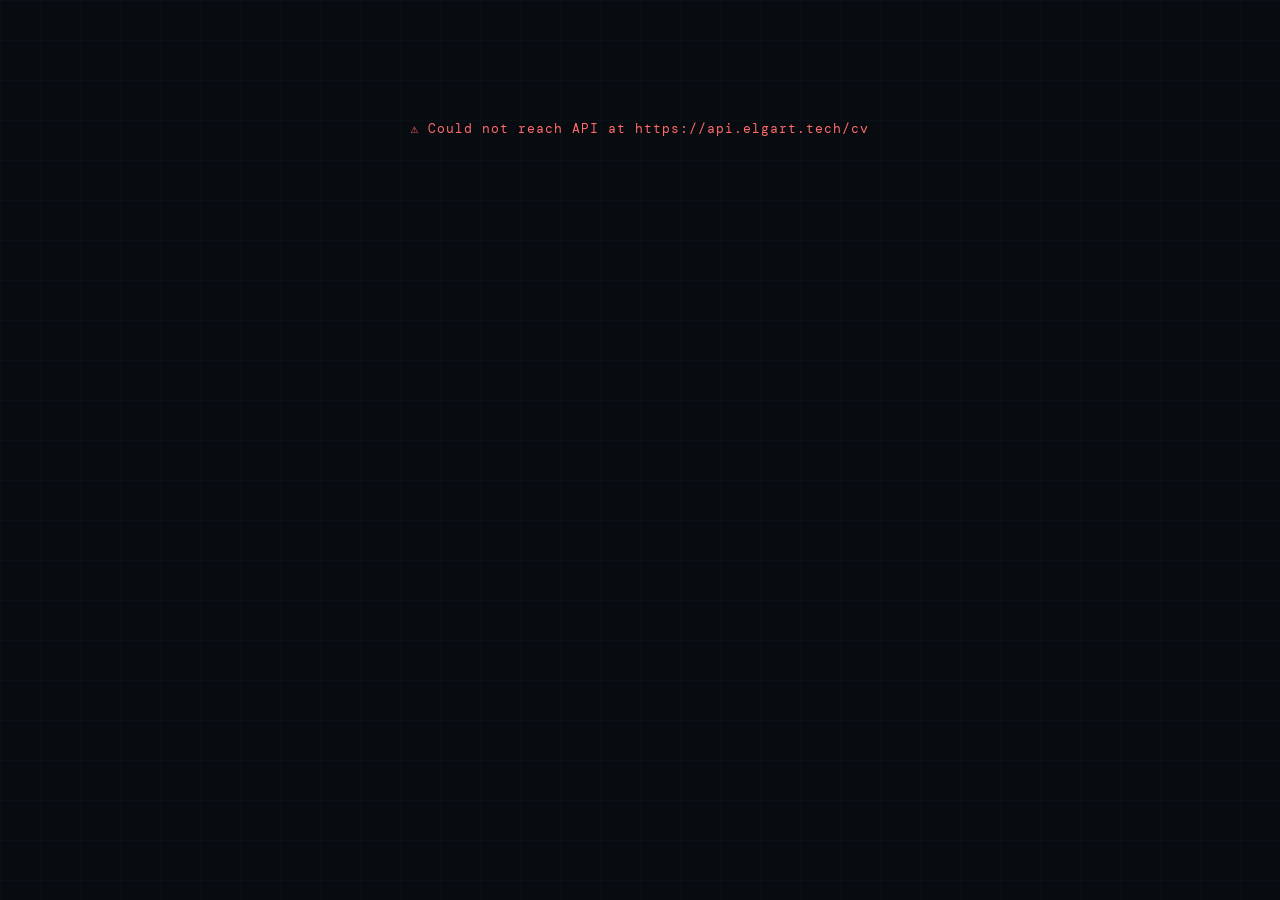
==== docs/index.html @ 0bac2ba6 "edit html" ====
<!DOCTYPE html>
<html lang="en">
<head>
  <meta charset="UTF-8" />
  <meta name="viewport" content="width=device-width, initial-scale=1.0"/>
  <title>Maria Elgart — Platform Engineer</title>
  <link rel="preconnect" href="https://fonts.googleapis.com">
  <link href="https://fonts.googleapis.com/css2?family=DM+Mono:wght@300;400;500&family=Syne:wght@400;600;700;800&display=swap" rel="stylesheet">
  <style>
    :root {
      --bg: #080b10;
      --surface: #0d1117;
      --surface2: #111620;
      --border: #1c2333;
      --accent: #4fc3f7;
      --accent2: #00e5cc;
      --text: #dce3e8;
      --text-dim: #8b949e;
      --text-bright: #f0f6fc;
      --red: #ff6b6b;
      --highlight: #f0b429;
    }

    * { box-sizing: border-box; margin: 0; padding: 0; }
    html { scroll-behavior: smooth; }

    body {
      font-family: 'DM Mono', monospace;
      background: var(--bg);
      color: var(--text);
      min-height: 100vh;
      overflow-x: hidden;
    }

    body::before {
      content: '';
      position: fixed;
      inset: 0;
      background-image:
        linear-gradient(rgba(79, 195, 247, 0.03) 1px, transparent 1px),
        linear-gradient(90deg, rgba(79, 195, 247, 0.03) 1px, transparent 1px);
      background-size: 40px 40px;
      pointer-events: none;
      z-index: 0;
    }

    .highlight-number {
      color: var(--highlight);
      font-weight: 500;
    }

    .wrapper {
      position: relative;
      z-index: 1;
      max-width: 900px;
      margin: 0 auto;
      padding: 60px 24px 80px;
    }

    header {
      margin-bottom: 32px;
      animation: fadeUp 0.6s ease both;
    }

    .header-top {
      display: flex;
      justify-content: space-between;
      align-items: flex-start;
      flex-wrap: wrap;
      gap: 16px;
      margin-bottom: 24px;
    }

    .name-block h1 {
      font-family: 'Syne', sans-serif;
      font-size: clamp(1.8rem, 4vw, 2.6rem);
      font-weight: 600;
      color: var(--text-bright);
      letter-spacing: -0.5px;
      line-height: 1.15;
      overflow: visible;
    }

    .name-block .title {
      font-size: 0.75rem;
      color: var(--accent);
      letter-spacing: 3px;
      text-transform: uppercase;
      margin-top: 8px;
      font-weight: 500;
    }

    .name-block .positioning {
        font-size: 0.85rem;
        color: var(--text-dim);
        margin-top: 10px;
        line-height: 1.5;
        max-width: 480px;
    }

    .status-badge {
      display: inline-flex;
      align-items: center;
      gap: 8px;
      background: rgba(0, 229, 204, 0.06);
      border: 1px solid rgba(0, 229, 204, 0.2);
      padding: 8px 14px;
      border-radius: 6px;
      font-size: 0.72rem;
      color: var(--accent2);
      letter-spacing: 1px;
      text-transform: uppercase;
      white-space: nowrap;
    }

    .status-dot {
      width: 6px;
      height: 6px;
      background: var(--accent2);
      border-radius: 50%;
      animation: pulse 2s ease infinite;
    }

    .contact-row {
      display: flex;
      flex-wrap: wrap;
      gap: 20px;
      font-size: 0.78rem;
      color: var(--text-dim);
      border-top: 1px solid var(--border);
      padding-top: 20px;
    }

    .contact-row span {
      display: flex;
      align-items: center;
      gap: 6px;
    }

    .contact-row span::before {
      content: '▸';
      color: var(--accent);
      font-size: 0.6rem;
    }

    .cta-row {
      display: flex;
      flex-wrap: wrap;
      gap: 10px;
      margin-top: 16px;
    }

    .cta-btn {
      display: inline-flex;
      align-items: center;
      gap: 7px;
      padding: 8px 16px;
      border-radius: 4px;
      font-family: 'DM Mono', monospace;
      font-size: 0.72rem;
      letter-spacing: 1px;
      text-transform: uppercase;
      text-decoration: none;
      transition: background 0.2s, border-color 0.2s, color 0.2s;;
      cursor: pointer;
    }

    .cta-btn.primary {
        background: var(--accent);
        color: #080b10;
        border: 1px solid var(--accent);
        font-weight: 500;
    }

    .cta-btn.primary:hover { background: #81d4fa; border-color: #81d4fa; }

    .cta-btn.secondary {
        background: transparent;
        color: var(--text);
        border: 1px solid var(--border);
    }

    .cta-btn.secondary:hover { border-color: var(--accent); color: var(--accent); }

    section {
      margin-bottom: 52px;
      animation: fadeUp 0.6s ease both;
    }

    section:nth-of-type(1) { animation-delay: 0.1s; }
    section:nth-of-type(2) { animation-delay: 0.2s; }
    section:nth-of-type(3) { animation-delay: 0.3s; }
    section:nth-of-type(4) { animation-delay: 0.4s; }

    .section-label {
      font-size: 0.75rem;
      letter-spacing: 4px;
      text-transform: uppercase;
      color: var(--accent);
      margin-bottom: 20px;
      display: flex;
      align-items: center;
      gap: 12px;
    }

    .section-label::after {
      content: '';
      flex: 1;
      height: 1px;
      background: var(--border);
    }

    .skills-categories { display: flex; flex-direction: column; gap: 14px; }

    .skill-category { display: flex; flex-wrap: wrap; align-items: center; gap: 8px; }
    
    .skill-category-label {
        font-size: 0.65rem;
        letter-spacing: 2px;
        text-transform: uppercase;
        color: var(--text-dim);
        width: 110px;
        flex-shrink: 0;
        padding-right: 12px;
        border-right: 1px solid var(--border);
    }

    .skill-tag {
      background: var(--surface2);
      border: 1px solid var(--border);
      color: var(--accent);
      font-size: 0.72rem;
      padding: 5px 12px;
      border-radius: 3px;
      letter-spacing: 0.5px;
      transition: border-color 0.2s, background 0.2s;
      cursor: default;
    }

    .skill-tag:hover {
      border-color: var(--accent);
      background: rgba(79, 195, 247, 0.06);
    }

    .card {
      position: relative;
      padding: 24px;
      background: var(--surface);
      border: 1px solid var(--border);
      border-radius: 6px;
      margin-bottom: 12px;
      transition: border-color 0.2s, transform 0.2s;
    }

    .card:hover {
      border-color: #2a3550;
      transform: translateX(4px);
    }

    .card::before {
      content: '';
      position: absolute;
      left: 0;
      top: 0;
      bottom: 0;
      width: 2px;
      background: linear-gradient(to bottom, var(--accent), transparent);
      border-radius: 6px 0 0 6px;
      opacity: 0;
      transition: opacity 0.2s;
    }

    .card:hover::before { opacity: 1; }

    .job-meta {
      display: flex;
      justify-content: space-between;
      align-items: flex-start;
      flex-wrap: wrap;
      gap: 8px;
      margin-bottom: 12px;
    }

    .job-role {
      font-family: 'Syne', sans-serif;
      font-weight: 700;
      font-size: 1rem;
      color: var(--text-bright);
    }

    .job-company {
      font-size: 0.75rem;
      color: var(--accent);
      margin-top: 2px;
      letter-spacing: 0.5px;
    }

    .job-period {
      font-size: 0.7rem;
      color: var(--text-dim);
      background: var(--surface2);
      border: 1px solid var(--border);
      padding: 3px 10px;
      border-radius: 3px;
      white-space: nowrap;
    }

    .highlights {
      list-style: none;
      display: flex;
      flex-direction: column;
      gap: 6px;
    }

    .highlights li {
      font-size: 0.78rem;
      color: var(--text-dim);
      padding-left: 16px;
      position: relative;
      line-height: 1.5;
    }

    .highlights li::before {
      content: '—';
      position: absolute;
      left: 0;
      color: var(--border);
    }

    .project-name {
      font-family: 'Syne', sans-serif;
      font-weight: 700;
      font-size: 0.95rem;
      color: var(--text-bright);
      margin-bottom: 12px;
    }

    .lang-grid {
      display: flex;
      gap: 12px;
      flex-wrap: wrap;
      margin-top: 30px;
    }

    .lang-tag {
      font-size: 0.75rem;
      color: var(--text);
      background: var(--surface2);
      border: 1px solid var(--border);
      padding: 6px 16px;
      border-radius: 3px;
    }

    .footer {
      margin-top: 5px;
      padding-top: 20px;
      border-top: 1px solid var(--border);
      display: flex;
      justify-content: space-between;
      align-items: center;
      flex-wrap: wrap;
      gap: 12px;
    }

    .api-badge {
      font-size: 0.65rem;
      color: var(--text-dim);
      letter-spacing: 1px;
      display: flex;
      align-items: center;
      gap: 8px;
    }

    .api-dot {
      width: 5px;
      height: 5px;
      background: var(--accent2);
      border-radius: 50%;
    }

    .loading {
      display: flex;
      flex-direction: column;
      align-items: center;
      justify-content: center;
      min-height: 60vh;
      gap: 16px;
      color: var(--text-dim);
      font-size: 0.75rem;
      letter-spacing: 2px;
    }

    .spinner {
      width: 32px;
      height: 32px;
      border: 1px solid var(--border);
      border-top-color: var(--accent);
      border-radius: 50%;
      animation: spin 0.8s linear infinite;
    }

    .error-block {
      text-align: center;
      padding: 60px 20px;
      color: var(--red);
      font-size: 0.8rem;
      letter-spacing: 1px;
    }

    .earlier-toggle {
        display: flex;
        align-items: center;
        gap: 10px;
        margin-top: 8px;
        cursor: pointer;
        font-size: 0.72rem;
        letter-spacing: 2px;
        text-transform: uppercase;
        color: var(--text-dim);
        background: none;
        border: 1px solid var(--border);
        border-radius: 4px;
        padding: 10px 16px;
        width: 100%;
        text-align: left;
        transition: border-color 0.2s, color 0.2s;
        font-family: 'DM Mono', monospace;
    }

    .earlier-toggle:hover { border-color: var(--accent); color: var(--accent); }
    .toggle-arrow { transition: transform 0.2s; font-size: 0.6rem; }
    .toggle-arrow.open { transform: rotate(90deg); }
    .earlier-cards { display: none; margin-top: 12px; }
    .earlier-cards.open { display: block; }

    .project-links { display: flex; gap: 12px; margin-bottom: 12px; }

    .project-link {
        font-size: 0.7rem;
        color: var(--accent);
        text-decoration: none;
        opacity: 0.8;
        transition: opacity 0.2s;
    }

    .project-link:hover { opacity: 1; }

    @keyframes fadeUp {
      from { opacity: 0; transform: translateY(16px); }
      to   { opacity: 1; transform: translateY(0); }
    }

    @keyframes pulse {
      0%, 100% { opacity: 1; transform: scale(1); }
      50%       { opacity: 0.4; transform: scale(0.8); }
    }

    @keyframes spin {
      to { transform: rotate(360deg); }
    }
  </style>
</head>
<body>
  <div class="wrapper">
    <div id="app">
      <div class="loading">
        <div class="spinner"></div>
        <span>FETCHING FROM API</span>
      </div>
    </div>
  </div>

  <script>
    const API = "https://api.elgart.tech/cv";

    const SKILL_CATEGORIES = [
     { label: "Orchestration", skills: ["Kubernetes", "Helm", "ArgoCD", "GitOps", "Docker"] },
     { label: "Cloud",         skills: ["AWS", "GCP"] },
     { label: "IaC & CI/CD",   skills: ["Terraform", "Terragrunt", "CI/CD", "Jenkins"] },
     { label: "Observability", skills: ["Grafana"] },
     { label: "Scripting",     skills: ["Python", "Bash"] },
     { label: "Security",      skills: ["Twingate", "ESET"] },
    ];

    const PROJECT_LINKS = {
        "FamilyBot": "https://github.com/masha-el/family-bot",
        "Corti":     "https://github.com/masha-el/corti-bot",
    };

    async function load() {
      try {
        const res = await fetch(API);
        if (!res.ok) throw new Error();
        const cv = await res.json();
        render(cv);
      } catch {
        document.getElementById("app").innerHTML =
          `<div class="error-block">⚠ Could not reach API at ${API}</div>`;
      }
    }

    function renderJob(job) {
      return `
        <div class="card">
          <div class="job-meta">
            <div>
              <div class="job-role">${job.role}</div>
              <div class="job-company">${job.company}</div>
            </div>
            <span class="job-period">${job.period}</span>
          </div>
          <ul class="highlights">
            ${job.highlights.map(h => `<li>${highlightNumbers(h)}</li>`).join("")}
          </ul>
        </div>`;
    }

    function render(cv) {
      const pinned  = cv.experience.slice(0, 3);
      const earlier = cv.experience.slice(3);

      const projects = (cv.projects || []).map(p =>{
        const linkKey = Object.keys(PROJECT_LINKS).find(k => p.name.includes(k));
        const githubLink = linkKey
            ? `<a class="project-link" href="${PROJECT_LINKS[linkKey]}" target="_blank">⎋ GitHub</a>`
            : "";
            return `
              <div class="card">
                <div class="project-name">${p.name}</div>
                <div class="project-links">${githubLink}</div>
                <ul class="highlights">
                  ${p.highlights.map(h => `<li>${h}</li>`).join("")}
                </ul>
              </div>`;
    }).join("");

      const languages = cv.languages.map(l =>
        `<span class="lang-tag">${l}</span>`
      ).join("");

      document.getElementById("app").innerHTML = `
        <header>
          <div class="header-top">
            <div class="name-block">
              <h1>${cv.name}</h1>
              <div class="title">${cv.title}</div>
              <div class="positioning">I build and operate the infrastructure that lets engineering teams ship faster.</div>
            </div>
            <div class="status-badge">
              <span class="status-dot"></span>
              Open to opportunities
            </div>
          </div>
          <div class="contact-row">
            <span>${cv.contact.email}</span>
            <span>${cv.contact.phone}</span>
            <span>${cv.contact.location}</span>
          </div>
          <div class="cta-row">
            <a class="cta-btn primary" href="mailto:${cv.contact.email}">Contact me</a>
            <a class="cta-btn secondary" href="https://www.linkedin.com/in/mashaelgart" target="_blank">LinkedIn</a>
            <a class="cta-btn secondary" href="https://github.com/masha-el" target="_blank">GitHub</a>
          </div>
        </header>

        <section>
          <div class="section-label">Skills</div>
          <div class="skills-categories">${renderSkills(cv.skills)}</div>
        </section>

        <section>
          <div class="section-label">Experience</div>
          ${pinned.map(renderJob).join("")}
          ${earlier.length ? `
            <button class="earlier-toggle" onclick="toggleEarlier(this)">
              <span class="toggle-arrow">▶</span>
              Earlier experience (${earlier.length} roles)
            </button>
            <div class="earlier-cards">
              ${earlier.map(renderJob).join("")}
            </div>` : ""}
        </section>

        ${projects ? `
        <section>
          <div class="section-label">Projects</div>
          ${projects}
        </section>` : ""}

        <section>
          <div class="section-label">Languages</div>
          <div class="lang-grid">${languages}</div>
        </section>

        <div class="footer">
          <div class="api-badge">
            <span class="api-dot"></span>
            LIVE DATA · GKE · HELM
          </div>
          <div class="api-badge">${API}</div>
        </div>
      `;
    }

    function renderSkills(allSkills) {
        return SKILL_CATEGORIES.map(cat => {
            const matched = cat.skills.filter(s => allSkills.includes(s));
            if (!matched.length) return "";
            return `
                <div class="skill-category">
                    <span class="skill-category-label">${cat.label}</span>
                    ${matched.map(s => `<span class="skill-tag">${s}</span>`).join("")}
                </div>`;
        }).join("");
    }

    function highlightNumbers(text) {
        return text.replace(/65%|60 → 20 minutes/g, m =>
            `<span class="highlight-number">${m}</span>`
        );
    }

    function toggleEarlier(btn) {
        btn.querySelector('.toggle-arrow').classList.toggle('open');
        btn.nextElementSibling.classList.toggle('open');
    }

    load();
  </script>
</body>
</html>
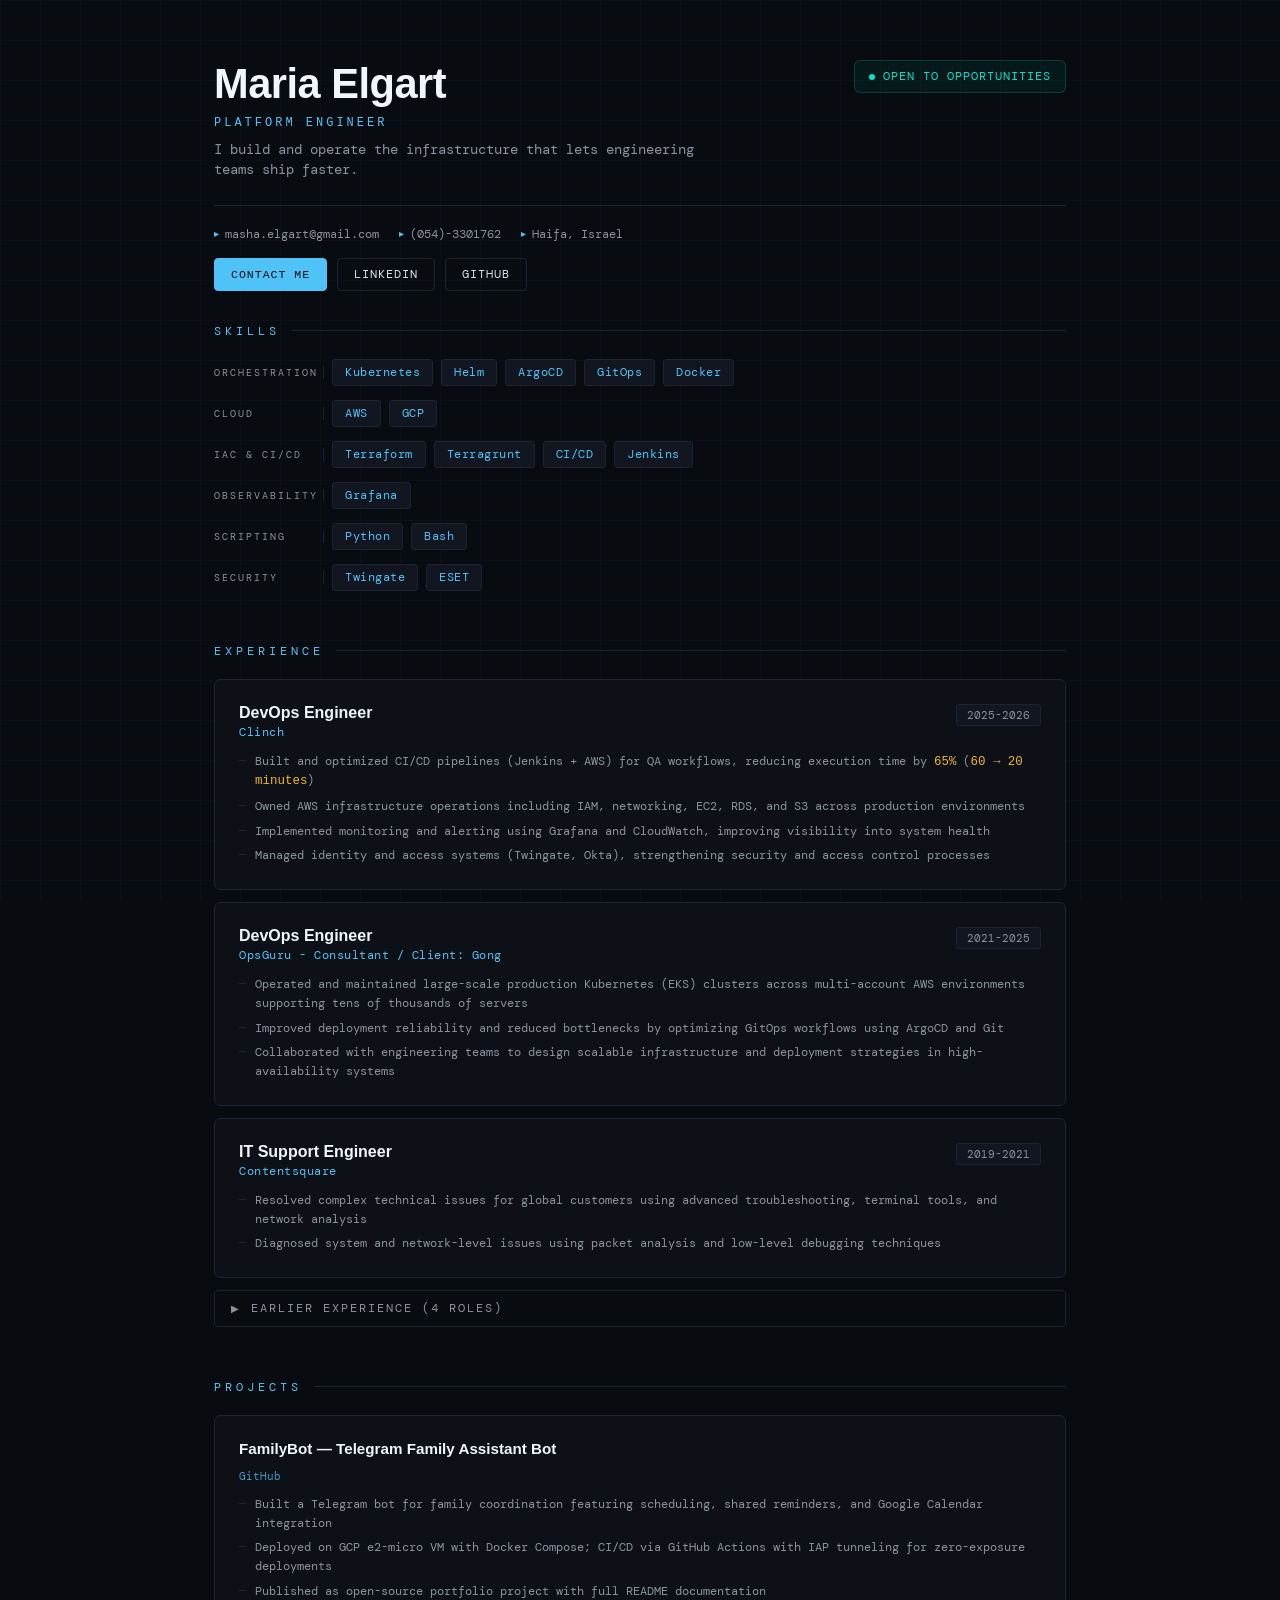
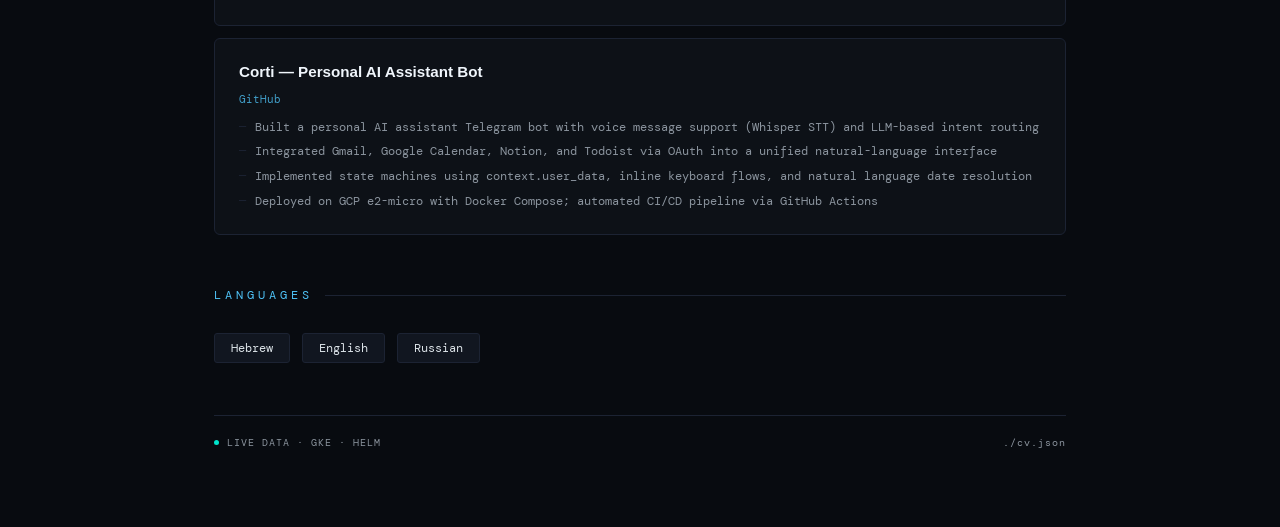
==== commit 08c3d730: "change to static hosting" ====
--- a/docs/index.html
+++ b/docs/index.html
@@ -471,7 +471,7 @@
   </div>
 
   <script>
-    const API = "https://api.elgart.tech/cv";
+    const API = "./cv.json";
 
     const SKILL_CATEGORIES = [
      { label: "Orchestration", skills: ["Kubernetes", "Helm", "ArgoCD", "GitOps", "Docker"] },
@@ -522,7 +522,7 @@
       const projects = (cv.projects || []).map(p =>{
         const linkKey = Object.keys(PROJECT_LINKS).find(k => p.name.includes(k));
         const githubLink = linkKey
-            ? `<a class="project-link" href="${PROJECT_LINKS[linkKey]}" target="_blank">⎋ GitHub</a>`
+            ? `<a class="project-link" href="${PROJECT_LINKS[linkKey]}" target="_blank">GitHub</a>`
             : "";
             return `
               <div class="card">
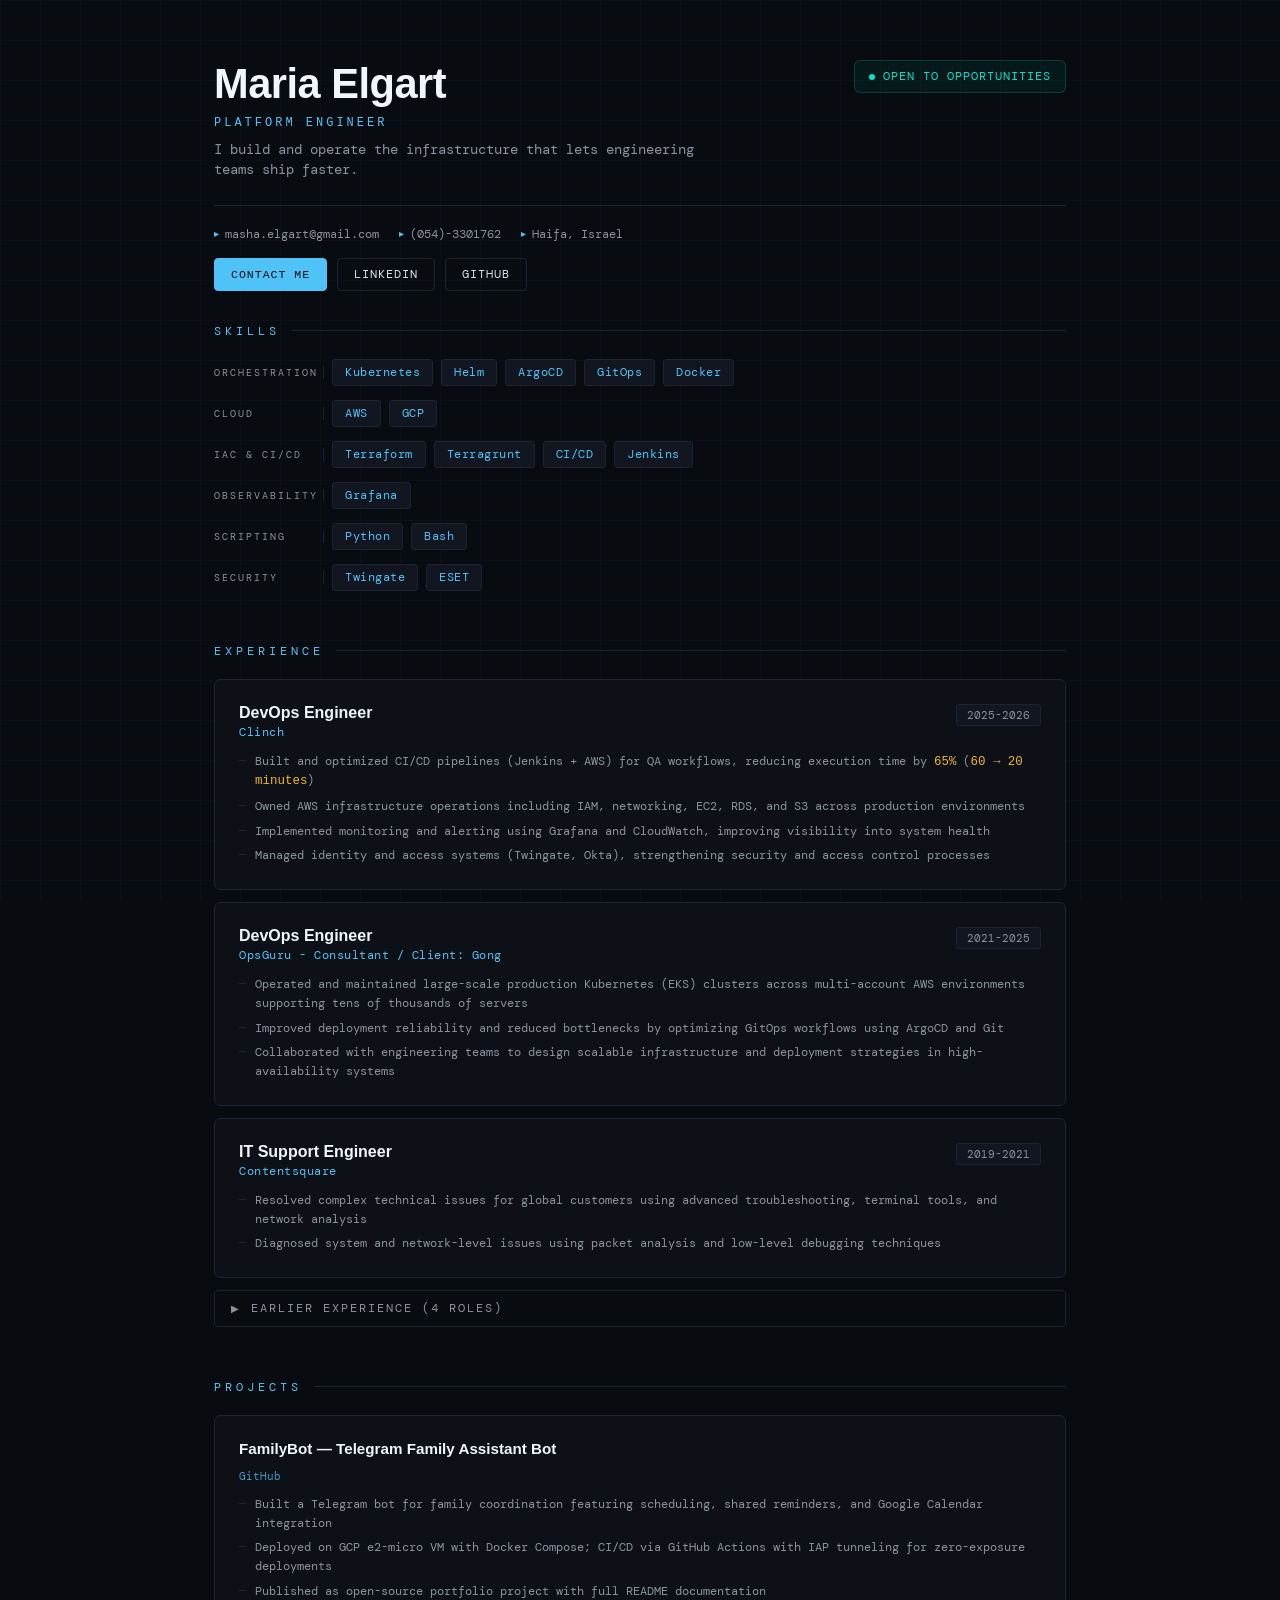
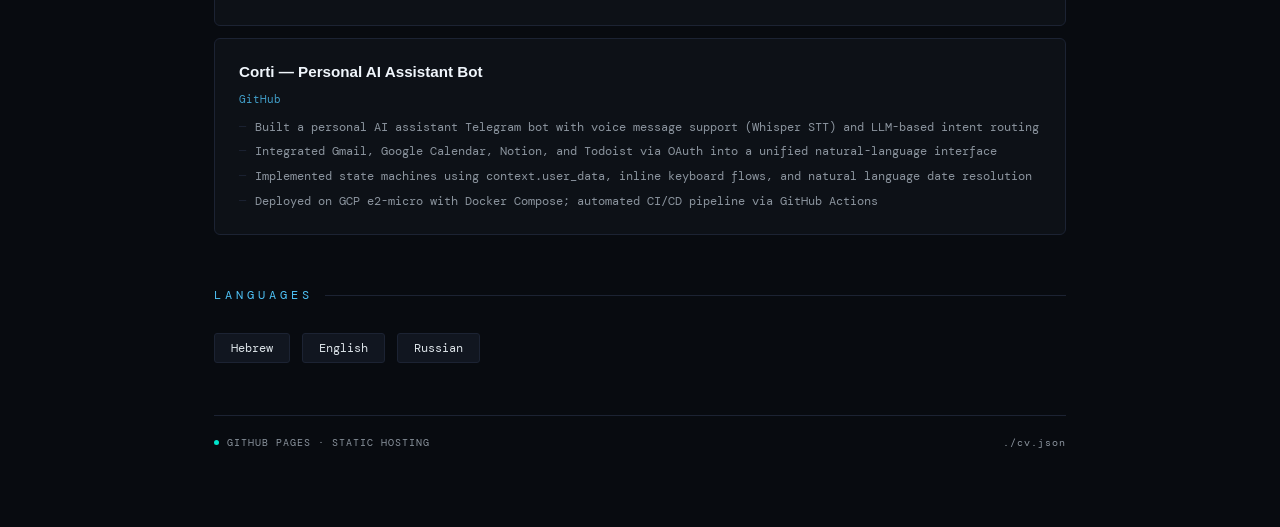
==== commit 6a77d074: "edit footer label" ====
--- a/docs/index.html
+++ b/docs/index.html
@@ -472,6 +472,9 @@
 
   <script>
     const API = "./cv.json";
+    const DATA_SOURCE_LABEL = API.startsWith("http")
+      ? "DEVOPS DEMO · GKE · HELM"
+      : "GITHUB PAGES · STATIC HOSTING";
 
     const SKILL_CATEGORIES = [
      { label: "Orchestration", skills: ["Kubernetes", "Helm", "ArgoCD", "GitOps", "Docker"] },
@@ -595,7 +598,7 @@
         <div class="footer">
           <div class="api-badge">
             <span class="api-dot"></span>
-            LIVE DATA · GKE · HELM
+            ${DATA_SOURCE_LABEL}
           </div>
           <div class="api-badge">${API}</div>
         </div>
@@ -628,4 +631,4 @@
     load();
   </script>
 </body>
-</html>+</html>
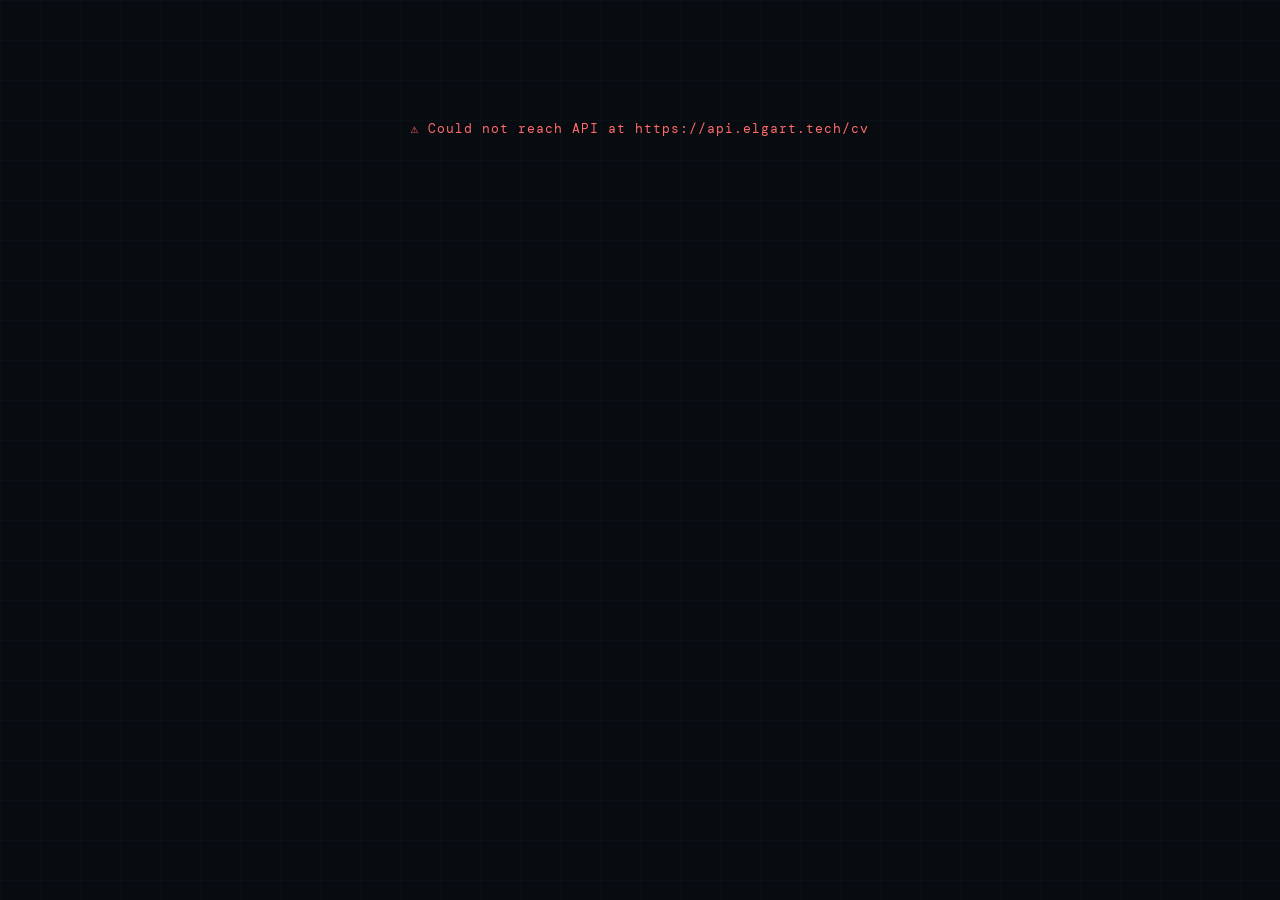
==== commit 473a5df2: "switching to demo" ====
--- a/docs/index.html
+++ b/docs/index.html
@@ -465,13 +465,13 @@
     <div id="app">
       <div class="loading">
         <div class="spinner"></div>
-        <span>FETCHING FROM API</span>
+        <span>LOADING PORTFOLIO</span>
       </div>
     </div>
   </div>
 
   <script>
-    const API = "./cv.json";
+    const API = "https://api.elgart.tech/cv";
     const DATA_SOURCE_LABEL = API.startsWith("http")
       ? "DEVOPS DEMO · GKE · HELM"
       : "GITHUB PAGES · STATIC HOSTING";
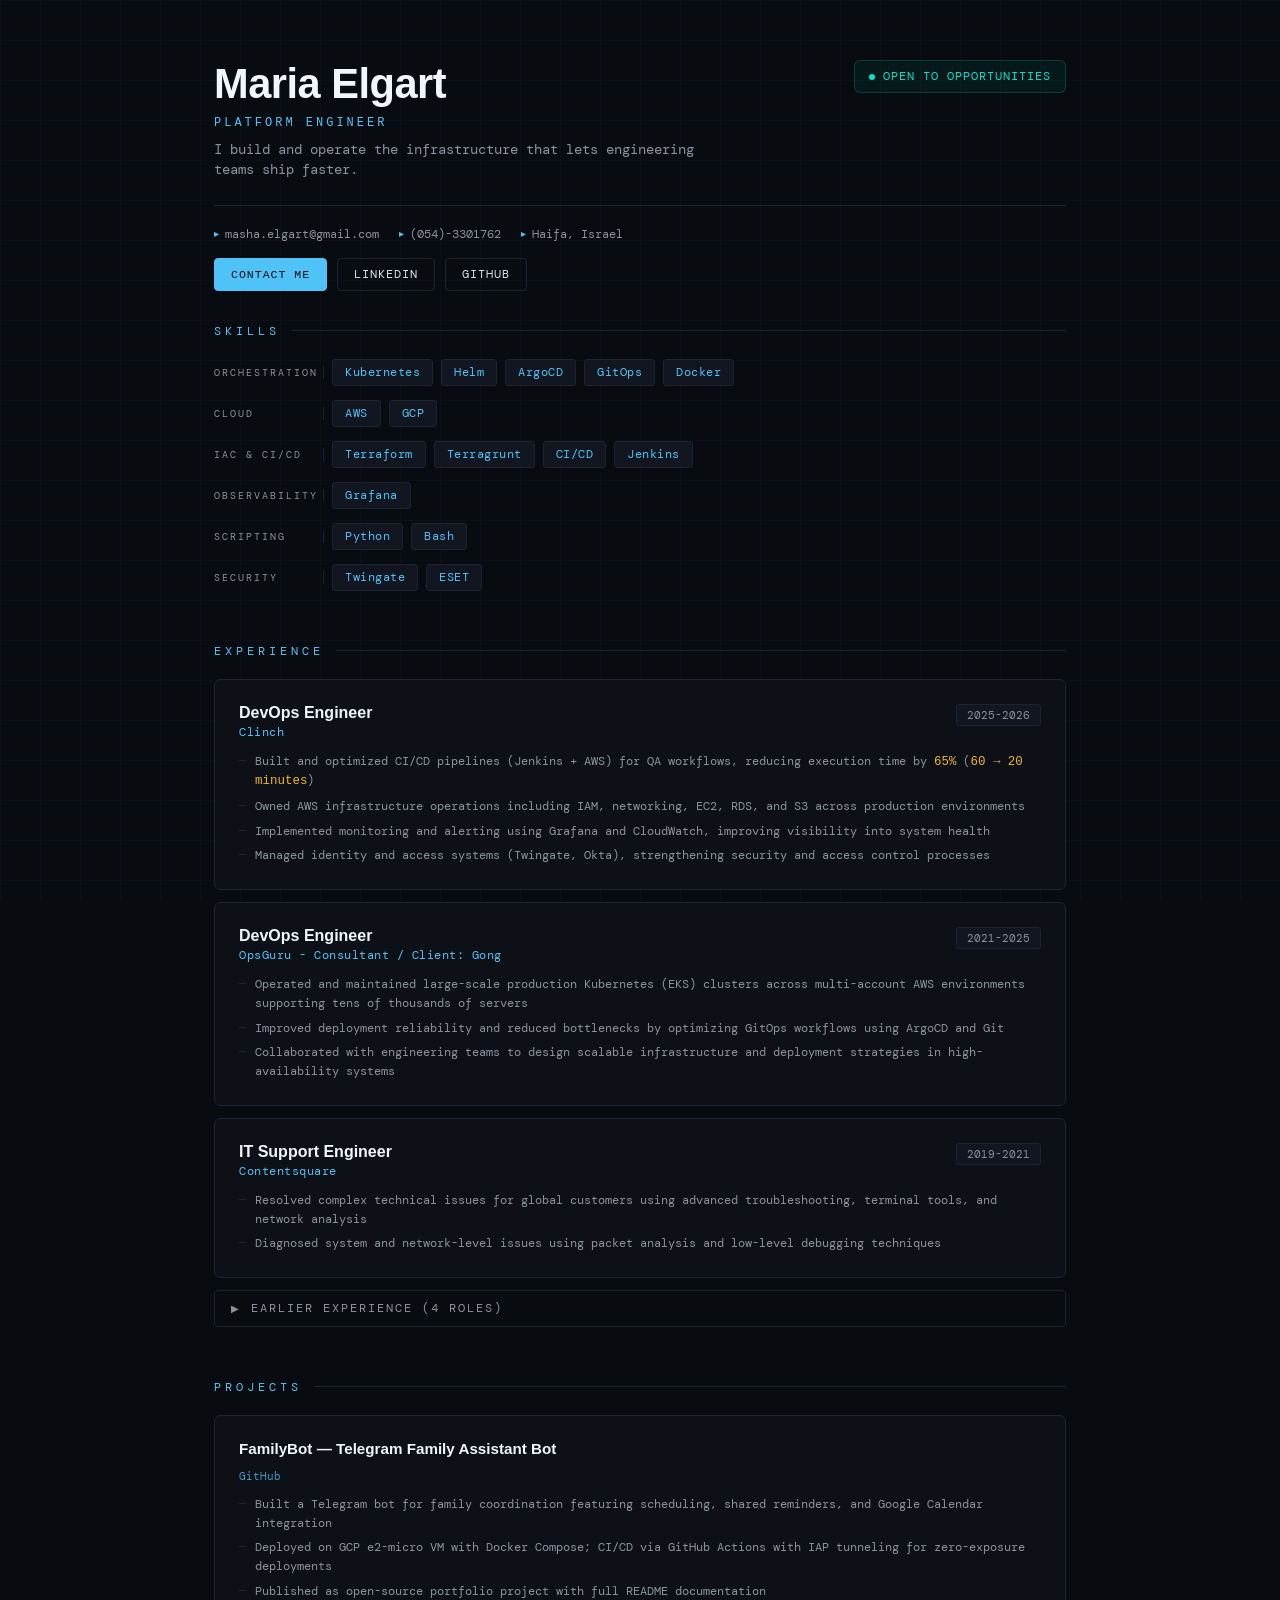
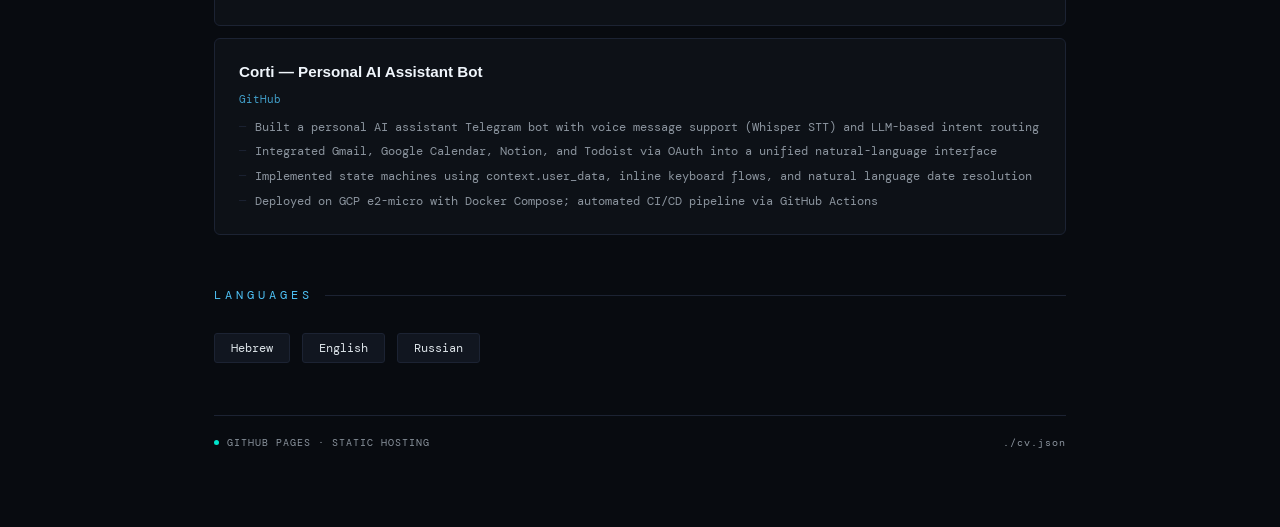
==== commit c6d01eef: "switch back to static" ====
--- a/docs/index.html
+++ b/docs/index.html
@@ -471,7 +471,7 @@
   </div>
 
   <script>
-    const API = "https://api.elgart.tech/cv";
+    const API = "./cv.json";
     const DATA_SOURCE_LABEL = API.startsWith("http")
       ? "DEVOPS DEMO · GKE · HELM"
       : "GITHUB PAGES · STATIC HOSTING";
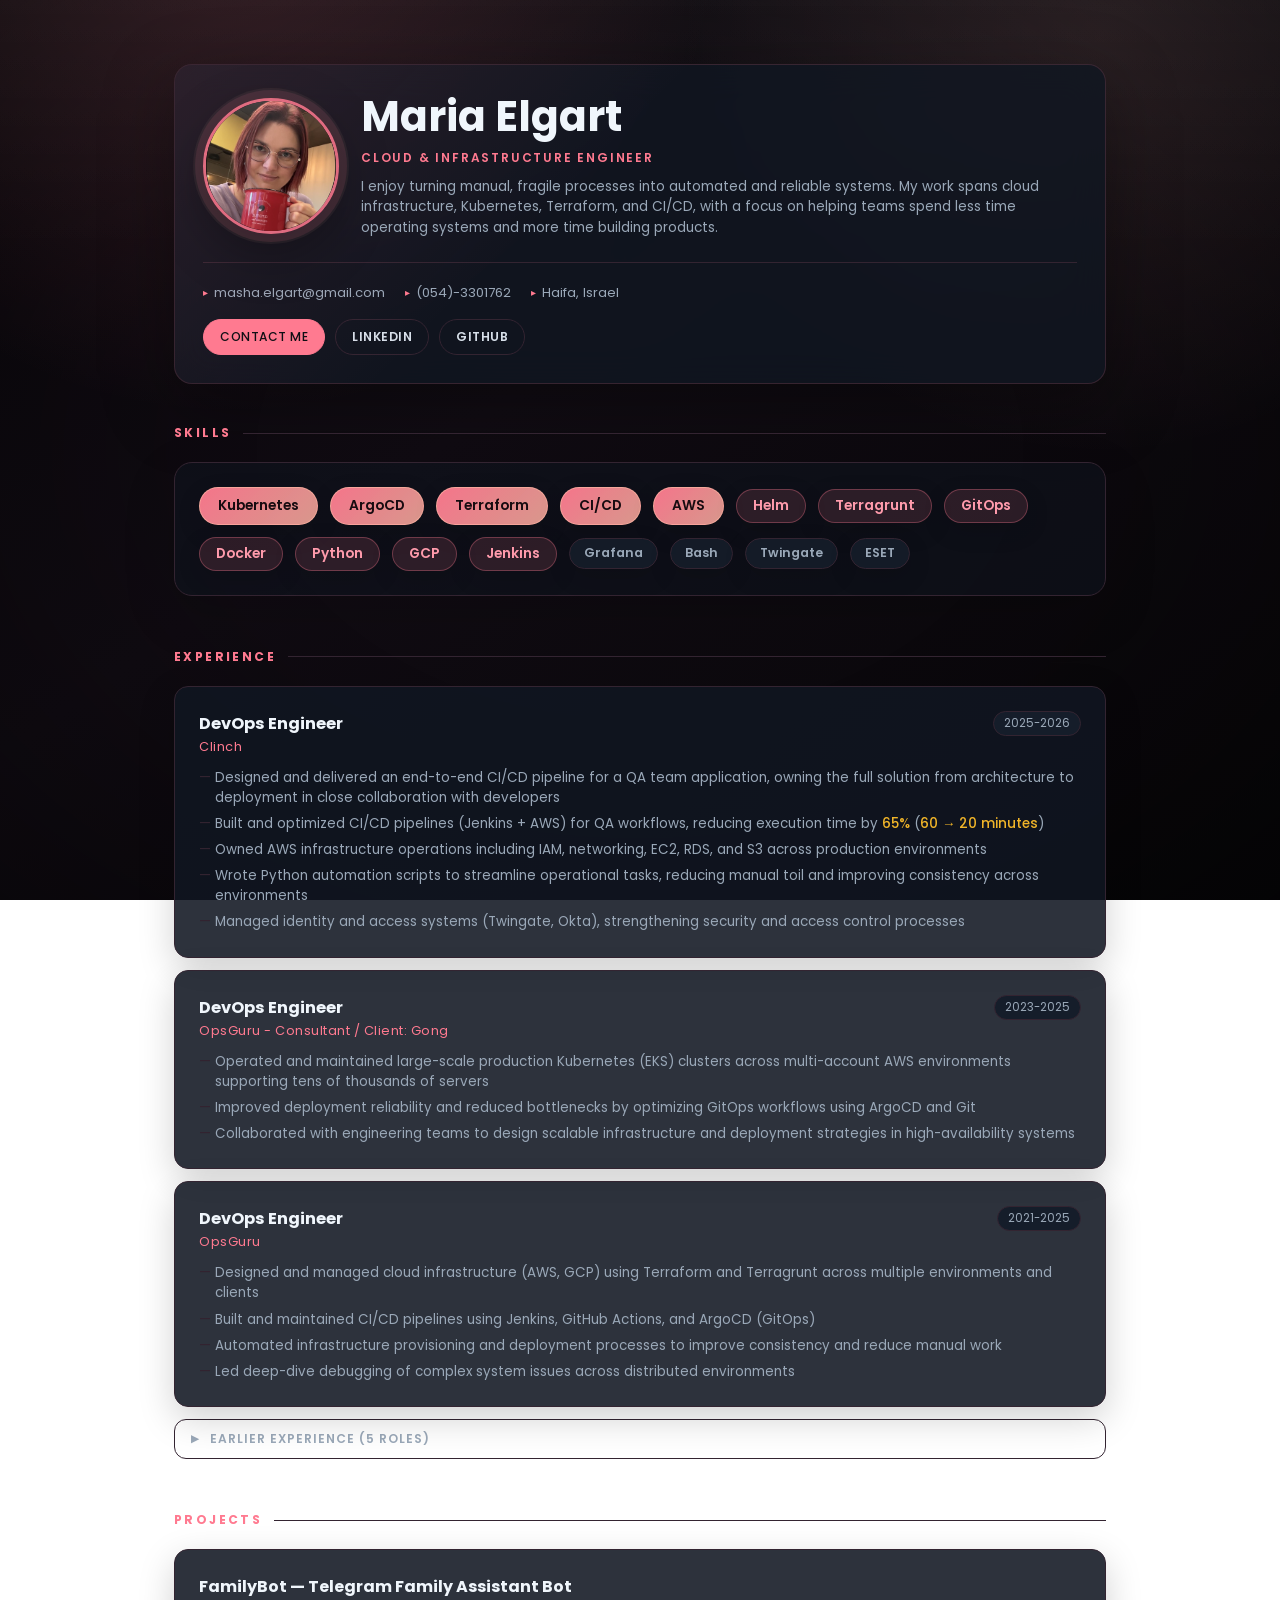
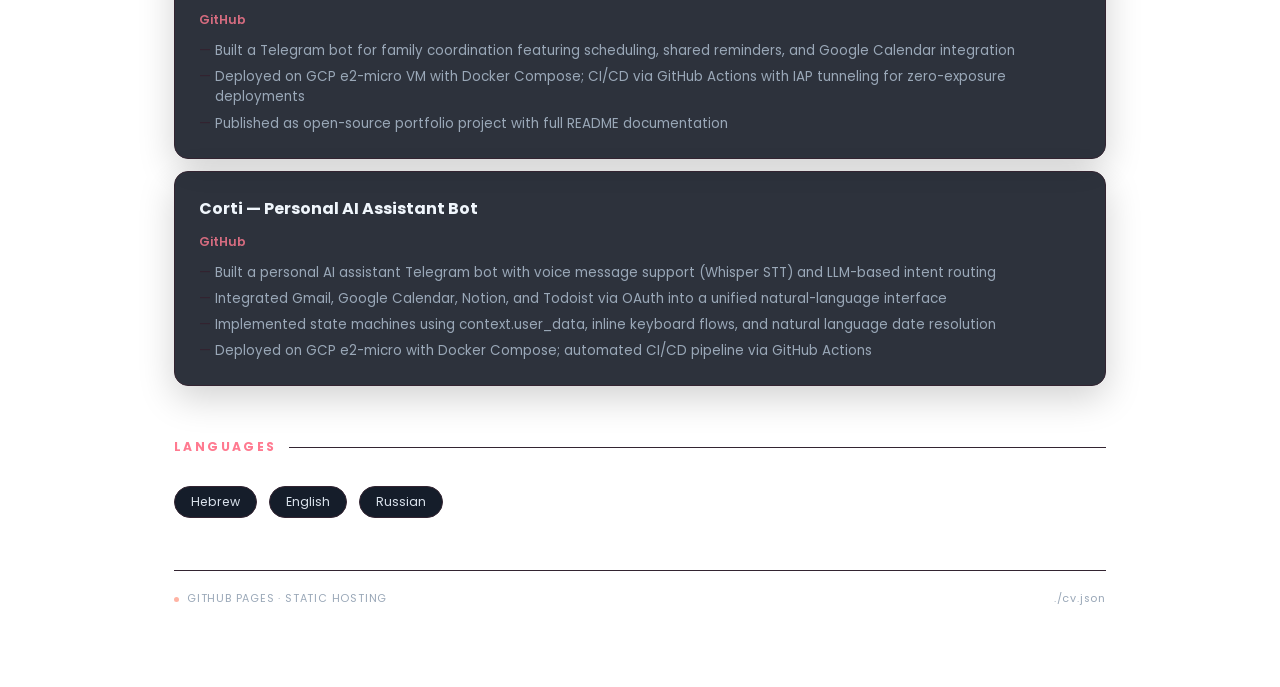
==== commit 5975957a: "edit webpage design" ====
--- a/docs/index.html
+++ b/docs/index.html
@@ -3,462 +3,11 @@
 <head>
   <meta charset="UTF-8" />
   <meta name="viewport" content="width=device-width, initial-scale=1.0"/>
-  <title>Maria Elgart — Platform Engineer</title>
+  <title>Maria Elgart — Cloud & Infrastructure Engineer</title>
   <link rel="preconnect" href="https://fonts.googleapis.com">
-  <link href="https://fonts.googleapis.com/css2?family=DM+Mono:wght@300;400;500&family=Syne:wght@400;600;700;800&display=swap" rel="stylesheet">
-  <style>
-    :root {
-      --bg: #080b10;
-      --surface: #0d1117;
-      --surface2: #111620;
-      --border: #1c2333;
-      --accent: #4fc3f7;
-      --accent2: #00e5cc;
-      --text: #dce3e8;
-      --text-dim: #8b949e;
-      --text-bright: #f0f6fc;
-      --red: #ff6b6b;
-      --highlight: #f0b429;
-    }
-
-    * { box-sizing: border-box; margin: 0; padding: 0; }
-    html { scroll-behavior: smooth; }
-
-    body {
-      font-family: 'DM Mono', monospace;
-      background: var(--bg);
-      color: var(--text);
-      min-height: 100vh;
-      overflow-x: hidden;
-    }
-
-    body::before {
-      content: '';
-      position: fixed;
-      inset: 0;
-      background-image:
-        linear-gradient(rgba(79, 195, 247, 0.03) 1px, transparent 1px),
-        linear-gradient(90deg, rgba(79, 195, 247, 0.03) 1px, transparent 1px);
-      background-size: 40px 40px;
-      pointer-events: none;
-      z-index: 0;
-    }
-
-    .highlight-number {
-      color: var(--highlight);
-      font-weight: 500;
-    }
-
-    .wrapper {
-      position: relative;
-      z-index: 1;
-      max-width: 900px;
-      margin: 0 auto;
-      padding: 60px 24px 80px;
-    }
-
-    header {
-      margin-bottom: 32px;
-      animation: fadeUp 0.6s ease both;
-    }
-
-    .header-top {
-      display: flex;
-      justify-content: space-between;
-      align-items: flex-start;
-      flex-wrap: wrap;
-      gap: 16px;
-      margin-bottom: 24px;
-    }
-
-    .name-block h1 {
-      font-family: 'Syne', sans-serif;
-      font-size: clamp(1.8rem, 4vw, 2.6rem);
-      font-weight: 600;
-      color: var(--text-bright);
-      letter-spacing: -0.5px;
-      line-height: 1.15;
-      overflow: visible;
-    }
-
-    .name-block .title {
-      font-size: 0.75rem;
-      color: var(--accent);
-      letter-spacing: 3px;
-      text-transform: uppercase;
-      margin-top: 8px;
-      font-weight: 500;
-    }
-
-    .name-block .positioning {
-        font-size: 0.85rem;
-        color: var(--text-dim);
-        margin-top: 10px;
-        line-height: 1.5;
-        max-width: 480px;
-    }
-
-    .status-badge {
-      display: inline-flex;
-      align-items: center;
-      gap: 8px;
-      background: rgba(0, 229, 204, 0.06);
-      border: 1px solid rgba(0, 229, 204, 0.2);
-      padding: 8px 14px;
-      border-radius: 6px;
-      font-size: 0.72rem;
-      color: var(--accent2);
-      letter-spacing: 1px;
-      text-transform: uppercase;
-      white-space: nowrap;
-    }
-
-    .status-dot {
-      width: 6px;
-      height: 6px;
-      background: var(--accent2);
-      border-radius: 50%;
-      animation: pulse 2s ease infinite;
-    }
-
-    .contact-row {
-      display: flex;
-      flex-wrap: wrap;
-      gap: 20px;
-      font-size: 0.78rem;
-      color: var(--text-dim);
-      border-top: 1px solid var(--border);
-      padding-top: 20px;
-    }
-
-    .contact-row span {
-      display: flex;
-      align-items: center;
-      gap: 6px;
-    }
-
-    .contact-row span::before {
-      content: '▸';
-      color: var(--accent);
-      font-size: 0.6rem;
-    }
-
-    .cta-row {
-      display: flex;
-      flex-wrap: wrap;
-      gap: 10px;
-      margin-top: 16px;
-    }
-
-    .cta-btn {
-      display: inline-flex;
-      align-items: center;
-      gap: 7px;
-      padding: 8px 16px;
-      border-radius: 4px;
-      font-family: 'DM Mono', monospace;
-      font-size: 0.72rem;
-      letter-spacing: 1px;
-      text-transform: uppercase;
-      text-decoration: none;
-      transition: background 0.2s, border-color 0.2s, color 0.2s;;
-      cursor: pointer;
-    }
-
-    .cta-btn.primary {
-        background: var(--accent);
-        color: #080b10;
-        border: 1px solid var(--accent);
-        font-weight: 500;
-    }
-
-    .cta-btn.primary:hover { background: #81d4fa; border-color: #81d4fa; }
-
-    .cta-btn.secondary {
-        background: transparent;
-        color: var(--text);
-        border: 1px solid var(--border);
-    }
-
-    .cta-btn.secondary:hover { border-color: var(--accent); color: var(--accent); }
-
-    section {
-      margin-bottom: 52px;
-      animation: fadeUp 0.6s ease both;
-    }
-
-    section:nth-of-type(1) { animation-delay: 0.1s; }
-    section:nth-of-type(2) { animation-delay: 0.2s; }
-    section:nth-of-type(3) { animation-delay: 0.3s; }
-    section:nth-of-type(4) { animation-delay: 0.4s; }
-
-    .section-label {
-      font-size: 0.75rem;
-      letter-spacing: 4px;
-      text-transform: uppercase;
-      color: var(--accent);
-      margin-bottom: 20px;
-      display: flex;
-      align-items: center;
-      gap: 12px;
-    }
-
-    .section-label::after {
-      content: '';
-      flex: 1;
-      height: 1px;
-      background: var(--border);
-    }
-
-    .skills-categories { display: flex; flex-direction: column; gap: 14px; }
-
-    .skill-category { display: flex; flex-wrap: wrap; align-items: center; gap: 8px; }
-    
-    .skill-category-label {
-        font-size: 0.65rem;
-        letter-spacing: 2px;
-        text-transform: uppercase;
-        color: var(--text-dim);
-        width: 110px;
-        flex-shrink: 0;
-        padding-right: 12px;
-        border-right: 1px solid var(--border);
-    }
-
-    .skill-tag {
-      background: var(--surface2);
-      border: 1px solid var(--border);
-      color: var(--accent);
-      font-size: 0.72rem;
-      padding: 5px 12px;
-      border-radius: 3px;
-      letter-spacing: 0.5px;
-      transition: border-color 0.2s, background 0.2s;
-      cursor: default;
-    }
-
-    .skill-tag:hover {
-      border-color: var(--accent);
-      background: rgba(79, 195, 247, 0.06);
-    }
-
-    .card {
-      position: relative;
-      padding: 24px;
-      background: var(--surface);
-      border: 1px solid var(--border);
-      border-radius: 6px;
-      margin-bottom: 12px;
-      transition: border-color 0.2s, transform 0.2s;
-    }
-
-    .card:hover {
-      border-color: #2a3550;
-      transform: translateX(4px);
-    }
-
-    .card::before {
-      content: '';
-      position: absolute;
-      left: 0;
-      top: 0;
-      bottom: 0;
-      width: 2px;
-      background: linear-gradient(to bottom, var(--accent), transparent);
-      border-radius: 6px 0 0 6px;
-      opacity: 0;
-      transition: opacity 0.2s;
-    }
-
-    .card:hover::before { opacity: 1; }
-
-    .job-meta {
-      display: flex;
-      justify-content: space-between;
-      align-items: flex-start;
-      flex-wrap: wrap;
-      gap: 8px;
-      margin-bottom: 12px;
-    }
-
-    .job-role {
-      font-family: 'Syne', sans-serif;
-      font-weight: 700;
-      font-size: 1rem;
-      color: var(--text-bright);
-    }
-
-    .job-company {
-      font-size: 0.75rem;
-      color: var(--accent);
-      margin-top: 2px;
-      letter-spacing: 0.5px;
-    }
-
-    .job-period {
-      font-size: 0.7rem;
-      color: var(--text-dim);
-      background: var(--surface2);
-      border: 1px solid var(--border);
-      padding: 3px 10px;
-      border-radius: 3px;
-      white-space: nowrap;
-    }
-
-    .highlights {
-      list-style: none;
-      display: flex;
-      flex-direction: column;
-      gap: 6px;
-    }
-
-    .highlights li {
-      font-size: 0.78rem;
-      color: var(--text-dim);
-      padding-left: 16px;
-      position: relative;
-      line-height: 1.5;
-    }
-
-    .highlights li::before {
-      content: '—';
-      position: absolute;
-      left: 0;
-      color: var(--border);
-    }
-
-    .project-name {
-      font-family: 'Syne', sans-serif;
-      font-weight: 700;
-      font-size: 0.95rem;
-      color: var(--text-bright);
-      margin-bottom: 12px;
-    }
-
-    .lang-grid {
-      display: flex;
-      gap: 12px;
-      flex-wrap: wrap;
-      margin-top: 30px;
-    }
-
-    .lang-tag {
-      font-size: 0.75rem;
-      color: var(--text);
-      background: var(--surface2);
-      border: 1px solid var(--border);
-      padding: 6px 16px;
-      border-radius: 3px;
-    }
-
-    .footer {
-      margin-top: 5px;
-      padding-top: 20px;
-      border-top: 1px solid var(--border);
-      display: flex;
-      justify-content: space-between;
-      align-items: center;
-      flex-wrap: wrap;
-      gap: 12px;
-    }
-
-    .api-badge {
-      font-size: 0.65rem;
-      color: var(--text-dim);
-      letter-spacing: 1px;
-      display: flex;
-      align-items: center;
-      gap: 8px;
-    }
-
-    .api-dot {
-      width: 5px;
-      height: 5px;
-      background: var(--accent2);
-      border-radius: 50%;
-    }
-
-    .loading {
-      display: flex;
-      flex-direction: column;
-      align-items: center;
-      justify-content: center;
-      min-height: 60vh;
-      gap: 16px;
-      color: var(--text-dim);
-      font-size: 0.75rem;
-      letter-spacing: 2px;
-    }
-
-    .spinner {
-      width: 32px;
-      height: 32px;
-      border: 1px solid var(--border);
-      border-top-color: var(--accent);
-      border-radius: 50%;
-      animation: spin 0.8s linear infinite;
-    }
-
-    .error-block {
-      text-align: center;
-      padding: 60px 20px;
-      color: var(--red);
-      font-size: 0.8rem;
-      letter-spacing: 1px;
-    }
-
-    .earlier-toggle {
-        display: flex;
-        align-items: center;
-        gap: 10px;
-        margin-top: 8px;
-        cursor: pointer;
-        font-size: 0.72rem;
-        letter-spacing: 2px;
-        text-transform: uppercase;
-        color: var(--text-dim);
-        background: none;
-        border: 1px solid var(--border);
-        border-radius: 4px;
-        padding: 10px 16px;
-        width: 100%;
-        text-align: left;
-        transition: border-color 0.2s, color 0.2s;
-        font-family: 'DM Mono', monospace;
-    }
-
-    .earlier-toggle:hover { border-color: var(--accent); color: var(--accent); }
-    .toggle-arrow { transition: transform 0.2s; font-size: 0.6rem; }
-    .toggle-arrow.open { transform: rotate(90deg); }
-    .earlier-cards { display: none; margin-top: 12px; }
-    .earlier-cards.open { display: block; }
-
-    .project-links { display: flex; gap: 12px; margin-bottom: 12px; }
-
-    .project-link {
-        font-size: 0.7rem;
-        color: var(--accent);
-        text-decoration: none;
-        opacity: 0.8;
-        transition: opacity 0.2s;
-    }
-
-    .project-link:hover { opacity: 1; }
-
-    @keyframes fadeUp {
-      from { opacity: 0; transform: translateY(16px); }
-      to   { opacity: 1; transform: translateY(0); }
-    }
-
-    @keyframes pulse {
-      0%, 100% { opacity: 1; transform: scale(1); }
-      50%       { opacity: 0.4; transform: scale(0.8); }
-    }
-
-    @keyframes spin {
-      to { transform: rotate(360deg); }
-    }
-  </style>
+  <link rel="preconnect" href="https://fonts.gstatic.com" crossorigin>
+  <link href="https://fonts.googleapis.com/css2?family=Poppins:wght@300;400;500;600;700&display=swap" rel="stylesheet">
+  <link rel="stylesheet" href="./style.css">
 </head>
 <body>
   <div class="wrapper">
@@ -476,14 +25,8 @@
       ? "DEVOPS DEMO · GKE · HELM"
       : "GITHUB PAGES · STATIC HOSTING";
 
-    const SKILL_CATEGORIES = [
-     { label: "Orchestration", skills: ["Kubernetes", "Helm", "ArgoCD", "GitOps", "Docker"] },
-     { label: "Cloud",         skills: ["AWS", "GCP"] },
-     { label: "IaC & CI/CD",   skills: ["Terraform", "Terragrunt", "CI/CD", "Jenkins"] },
-     { label: "Observability", skills: ["Grafana"] },
-     { label: "Scripting",     skills: ["Python", "Bash"] },
-     { label: "Security",      skills: ["Twingate", "ESET"] },
-    ];
+    const PRIMARY_SKILLS = ["Kubernetes", "Terraform", "AWS", "CI/CD", "ArgoCD"];
+    const STRONG_SKILLS = ["GCP", "Helm", "Docker", "GitOps", "Terragrunt", "Python", "Jenkins"];
 
     const PROJECT_LINKS = {
         "FamilyBot": "https://github.com/masha-el/family-bot",
@@ -492,7 +35,7 @@
 
     async function load() {
       try {
-        const res = await fetch(API);
+        const res = await fetch(API, { cache: "no-store" });
         if (!res.ok) throw new Error();
         const cv = await res.json();
         render(cv);
@@ -544,14 +87,13 @@
       document.getElementById("app").innerHTML = `
         <header>
           <div class="header-top">
-            <div class="name-block">
-              <h1>${cv.name}</h1>
-              <div class="title">${cv.title}</div>
-              <div class="positioning">I build and operate the infrastructure that lets engineering teams ship faster.</div>
-            </div>
-            <div class="status-badge">
-              <span class="status-dot"></span>
-              Open to opportunities
+            <div class="profile-lockup">
+              <img class="profile-photo" src="./assets/profile.jpg" alt="${cv.name}" />
+              <div class="name-block">
+                <h1>${cv.name}</h1>
+                <div class="title">${cv.title}</div>
+                <div class="positioning">I enjoy turning manual, fragile processes into automated and reliable systems. My work spans cloud infrastructure, Kubernetes, Terraform, and CI/CD, with a focus on helping teams spend less time operating systems and more time building products.</div>
+              </div>
             </div>
           </div>
           <div class="contact-row">
@@ -606,15 +148,25 @@
     }
 
     function renderSkills(allSkills) {
-        return SKILL_CATEGORIES.map(cat => {
-            const matched = cat.skills.filter(s => allSkills.includes(s));
-            if (!matched.length) return "";
-            return `
-                <div class="skill-category">
-                    <span class="skill-category-label">${cat.label}</span>
-                    ${matched.map(s => `<span class="skill-tag">${s}</span>`).join("")}
-                </div>`;
-        }).join("");
+        const weighted = [...allSkills].sort((a, b) => skillWeight(b) - skillWeight(a));
+        return `
+            <div class="skill-cloud">
+                ${weighted.map(skill => `
+                    <span class="skill-tag ${skillClass(skill)}">${skill}</span>
+                `).join("")}
+            </div>`;
+    }
+
+    function skillWeight(skill) {
+        if (PRIMARY_SKILLS.includes(skill)) return 3;
+        if (STRONG_SKILLS.includes(skill)) return 2;
+        return 1;
+    }
+
+    function skillClass(skill) {
+        if (PRIMARY_SKILLS.includes(skill)) return "primary-skill";
+        if (STRONG_SKILLS.includes(skill)) return "strong-skill";
+        return "supporting-skill";
     }
 
     function highlightNumbers(text) {
--- a/docs/style.css
+++ b/docs/style.css
@@ -0,0 +1,553 @@
+:root {
+  --bg: #080a0f;
+  --surface: #101621;
+  --surface2: #151d2a;
+  --border: #332431;
+  --accent: #ff7a90;
+  --accent2: #ffb3a3;
+  --text: #d8e0ea;
+  --text-dim: #9aa8b8;
+  --text-bright: #f0f6fc;
+  --red: #ff6b6b;
+  --highlight: #f0b429;
+  --shadow: 0 20px 70px rgba(0, 0, 0, 0.35);
+}
+
+* { box-sizing: border-box; margin: 0; padding: 0; }
+html { scroll-behavior: smooth; }
+
+body {
+  font-family: 'Poppins', Calibri, 'Segoe UI', sans-serif;
+  background:
+    radial-gradient(circle at 18% -8%, rgba(255, 122, 144, 0.2), transparent 34%),
+    radial-gradient(circle at 86% 4%, rgba(255, 179, 163, 0.12), transparent 30%),
+    linear-gradient(145deg, #0a070b 0%, #110c13 42%, #070608 100%);
+  background-attachment: fixed;
+  color: var(--text);
+  min-height: 100vh;
+  overflow-x: hidden;
+}
+
+body::before {
+  content: '';
+  position: fixed;
+  inset: 0;
+  background:
+    linear-gradient(180deg, rgba(255, 255, 255, 0.035), transparent 28%),
+    radial-gradient(ellipse at center, transparent 42%, rgba(0, 0, 0, 0.34) 100%);
+  background-size: auto;
+  background-attachment: fixed;
+  pointer-events: none;
+  z-index: 0;
+}
+
+.highlight-number {
+  color: var(--highlight);
+  font-weight: 500;
+}
+
+.wrapper {
+  position: relative;
+  z-index: 1;
+  max-width: 980px;
+  margin: 0 auto;
+  padding: 64px 24px 80px;
+}
+
+header {
+  position: relative;
+  overflow: hidden;
+  margin-bottom: 40px;
+  padding: 28px;
+  background: rgba(16, 22, 33, 0.82);
+  border: 1px solid rgba(255, 122, 144, 0.16);
+  border-radius: 18px;
+  box-shadow: var(--shadow);
+  backdrop-filter: blur(18px);
+  animation: fadeUp 0.6s ease both;
+}
+
+header::before {
+  content: '';
+  position: absolute;
+  inset: 0;
+  background: linear-gradient(135deg, rgba(255, 122, 144, 0.1), transparent 42%);
+  pointer-events: none;
+}
+
+.header-top {
+  position: relative;
+  display: flex;
+  justify-content: flex-start;
+  align-items: center;
+  flex-wrap: wrap;
+  gap: 22px;
+  margin-bottom: 24px;
+}
+
+.profile-lockup {
+  display: flex;
+  align-items: center;
+  gap: 22px;
+  width: 100%;
+  min-width: 0;
+}
+
+.name-block {
+  flex: 1;
+  min-width: 0;
+}
+
+.profile-photo {
+  width: 136px;
+  height: 136px;
+  flex: 0 0 136px;
+  border-radius: 50%;
+  object-fit: cover;
+  object-position: center;
+  border: 3px solid rgba(255, 122, 144, 0.86);
+  box-shadow:
+    0 0 0 8px rgba(255, 122, 144, 0.1),
+    0 0 0 10px rgba(255, 179, 163, 0.06),
+    0 18px 50px rgba(0, 0, 0, 0.34);
+}
+
+.name-block h1 {
+  font-size: clamp(1.8rem, 4vw, 2.6rem);
+  font-weight: 700;
+  color: var(--text-bright);
+  letter-spacing: 0;
+  line-height: 1.15;
+  overflow: visible;
+}
+
+.name-block .title {
+  font-size: 0.75rem;
+  color: var(--accent);
+  letter-spacing: 1.8px;
+  text-transform: uppercase;
+  margin-top: 8px;
+  font-weight: 600;
+}
+
+.name-block .positioning {
+    font-size: 0.85rem;
+    color: var(--text-dim);
+    margin-top: 10px;
+    line-height: 1.5;
+    max-width: 720px;
+}
+
+.contact-row {
+  display: flex;
+  flex-wrap: wrap;
+  gap: 20px;
+  font-size: 0.82rem;
+  color: var(--text-dim);
+  border-top: 1px solid var(--border);
+  padding-top: 20px;
+}
+
+.contact-row span {
+  display: flex;
+  align-items: center;
+  gap: 6px;
+}
+
+.contact-row span::before {
+  content: '▸';
+  color: var(--accent);
+  font-size: 0.6rem;
+}
+
+.cta-row {
+  display: flex;
+  flex-wrap: wrap;
+  gap: 10px;
+  margin-top: 16px;
+}
+
+.cta-btn {
+  display: inline-flex;
+  align-items: center;
+  gap: 7px;
+  padding: 8px 16px;
+  border-radius: 999px;
+  font-family: inherit;
+  font-size: 0.76rem;
+  font-weight: 600;
+  letter-spacing: 0.5px;
+  text-transform: uppercase;
+  text-decoration: none;
+  transition: background 0.2s, border-color 0.2s, color 0.2s;;
+  cursor: pointer;
+}
+
+.cta-btn.primary {
+    background: var(--accent);
+    color: #080b10;
+    border: 1px solid var(--accent);
+    font-weight: 500;
+}
+
+.cta-btn.primary:hover { background: #ff9bac; border-color: #ff9bac; }
+
+.cta-btn.secondary {
+    background: transparent;
+    color: var(--text);
+    border: 1px solid var(--border);
+}
+
+.cta-btn.secondary:hover { border-color: var(--accent); color: var(--accent); }
+
+section {
+  margin-bottom: 52px;
+  animation: fadeUp 0.6s ease both;
+}
+
+section:nth-of-type(1) { animation-delay: 0.1s; }
+section:nth-of-type(2) { animation-delay: 0.2s; }
+section:nth-of-type(3) { animation-delay: 0.3s; }
+section:nth-of-type(4) { animation-delay: 0.4s; }
+
+.section-label {
+  font-size: 0.76rem;
+  font-weight: 700;
+  letter-spacing: 2.4px;
+  text-transform: uppercase;
+  color: var(--accent);
+  margin-bottom: 20px;
+  display: flex;
+  align-items: center;
+  gap: 12px;
+}
+
+.section-label::after {
+  content: '';
+  flex: 1;
+  height: 1px;
+  background: var(--border);
+}
+
+.skills-categories {
+  padding: 24px;
+  background: rgba(16, 22, 33, 0.54);
+  border: 1px solid var(--border);
+  border-radius: 18px;
+  box-shadow: 0 18px 52px rgba(0, 0, 0, 0.16);
+}
+
+.skill-cloud {
+  display: flex;
+  flex-wrap: wrap;
+  align-items: center;
+  gap: 12px;
+}
+
+.skill-tag {
+  background: rgba(21, 29, 42, 0.92);
+  border: 1px solid var(--border);
+  color: var(--accent);
+  font-size: 0.78rem;
+  font-weight: 600;
+  line-height: 1;
+  padding: 8px 14px;
+  border-radius: 999px;
+  letter-spacing: 0;
+  box-shadow: 0 8px 24px rgba(0, 0, 0, 0.14);
+  transition: border-color 0.2s, background 0.2s, transform 0.2s;
+  cursor: default;
+}
+
+.skill-tag.primary-skill {
+  background: linear-gradient(135deg, rgba(255, 122, 144, 0.96), rgba(255, 179, 163, 0.84));
+  border-color: rgba(255, 179, 163, 0.7);
+  color: #170b10;
+  font-size: 0.86rem;
+  padding: 11px 18px;
+}
+
+.skill-tag.strong-skill {
+  background: rgba(255, 122, 144, 0.13);
+  border-color: rgba(255, 122, 144, 0.32);
+  color: #ff9bac;
+  font-size: 0.86rem;
+  padding: 9px 16px;
+}
+
+.skill-tag.supporting-skill {
+  color: var(--text-dim);
+}
+
+.skill-tag:hover {
+  border-color: var(--accent);
+  background: rgba(255, 122, 144, 0.08);
+  transform: translateY(-2px);
+}
+
+.skill-tag.primary-skill:hover {
+  background: linear-gradient(135deg, #ff879b, #ffc0b3);
+}
+
+.card {
+  position: relative;
+  padding: 24px;
+  background: rgba(16, 22, 33, 0.88);
+  border: 1px solid var(--border);
+  border-radius: 14px;
+  margin-bottom: 12px;
+  box-shadow: 0 12px 36px rgba(0, 0, 0, 0.18);
+  transition: border-color 0.2s, transform 0.2s, background 0.2s;
+}
+
+.card:hover {
+  background: rgba(30, 21, 28, 0.94);
+  border-color: rgba(255, 122, 144, 0.34);
+  transform: translateY(-2px);
+}
+
+.card::before {
+  content: '';
+  position: absolute;
+  left: 0;
+  top: 0;
+  bottom: 0;
+  width: 2px;
+  background: linear-gradient(to bottom, var(--accent), transparent);
+  border-radius: 6px 0 0 6px;
+  opacity: 0;
+  transition: opacity 0.2s;
+}
+
+.card:hover::before { opacity: 1; }
+
+.job-meta {
+  display: flex;
+  justify-content: space-between;
+  align-items: flex-start;
+  flex-wrap: wrap;
+  gap: 8px;
+  margin-bottom: 12px;
+}
+
+.job-role {
+  font-weight: 700;
+  font-size: 1.02rem;
+  color: var(--text-bright);
+}
+
+.job-company {
+  font-size: 0.8rem;
+  color: var(--accent);
+  margin-top: 2px;
+  letter-spacing: 0.5px;
+}
+
+.job-period {
+  font-size: 0.72rem;
+  color: var(--text-dim);
+  background: var(--surface2);
+  border: 1px solid var(--border);
+  padding: 3px 10px;
+  border-radius: 999px;
+  white-space: nowrap;
+}
+
+.highlights {
+  list-style: none;
+  display: flex;
+  flex-direction: column;
+  gap: 6px;
+}
+
+.highlights li {
+  font-size: 0.84rem;
+  color: var(--text-dim);
+  padding-left: 16px;
+  position: relative;
+  line-height: 1.5;
+}
+
+.highlights li::before {
+  content: '—';
+  position: absolute;
+  left: 0;
+  color: var(--border);
+}
+
+.project-name {
+  font-weight: 700;
+  font-size: 1rem;
+  color: var(--text-bright);
+  margin-bottom: 12px;
+}
+
+.lang-grid {
+  display: flex;
+  gap: 12px;
+  flex-wrap: wrap;
+  margin-top: 30px;
+}
+
+.lang-tag {
+  font-size: 0.78rem;
+  color: var(--text);
+  background: var(--surface2);
+  border: 1px solid var(--border);
+  padding: 6px 16px;
+  border-radius: 999px;
+}
+
+.footer {
+  margin-top: 5px;
+  padding-top: 20px;
+  border-top: 1px solid var(--border);
+  display: flex;
+  justify-content: space-between;
+  align-items: center;
+  flex-wrap: wrap;
+  gap: 12px;
+}
+
+.api-badge {
+  font-size: 0.68rem;
+  color: var(--text-dim);
+  letter-spacing: 0.8px;
+  display: flex;
+  align-items: center;
+  gap: 8px;
+}
+
+.api-dot {
+  width: 5px;
+  height: 5px;
+  background: var(--accent2);
+  border-radius: 50%;
+}
+
+.loading {
+  display: flex;
+  flex-direction: column;
+  align-items: center;
+  justify-content: center;
+  min-height: 60vh;
+  gap: 16px;
+  color: var(--text-dim);
+  font-size: 0.75rem;
+  letter-spacing: 2px;
+}
+
+.spinner {
+  width: 32px;
+  height: 32px;
+  border: 1px solid var(--border);
+  border-top-color: var(--accent);
+  border-radius: 50%;
+  animation: spin 0.8s linear infinite;
+}
+
+.error-block {
+  text-align: center;
+  padding: 60px 20px;
+  color: var(--red);
+  font-size: 0.8rem;
+  letter-spacing: 1px;
+}
+
+.earlier-toggle {
+    display: flex;
+    align-items: center;
+    gap: 10px;
+    margin-top: 8px;
+    cursor: pointer;
+    font-size: 0.76rem;
+    font-weight: 600;
+    letter-spacing: 1px;
+    text-transform: uppercase;
+    color: var(--text-dim);
+    background: none;
+    border: 1px solid var(--border);
+    border-radius: 12px;
+    padding: 10px 16px;
+    width: 100%;
+    text-align: left;
+    transition: border-color 0.2s, color 0.2s;
+    font-family: inherit;
+}
+
+.earlier-toggle:hover { border-color: var(--accent); color: var(--accent); }
+.toggle-arrow { transition: transform 0.2s; font-size: 0.6rem; }
+.toggle-arrow.open { transform: rotate(90deg); }
+.earlier-cards { display: none; margin-top: 12px; }
+.earlier-cards.open { display: block; }
+
+.project-links { display: flex; gap: 12px; margin-bottom: 12px; }
+
+.project-link {
+    font-size: 0.76rem;
+    font-weight: 600;
+    color: var(--accent);
+    text-decoration: none;
+    opacity: 0.8;
+    transition: opacity 0.2s;
+}
+
+.project-link:hover { opacity: 1; }
+
+@keyframes fadeUp {
+  from { opacity: 0; transform: translateY(16px); }
+  to   { opacity: 1; transform: translateY(0); }
+}
+
+@keyframes pulse {
+  0%, 100% { opacity: 1; transform: scale(1); }
+  50%       { opacity: 0.4; transform: scale(0.8); }
+}
+
+@keyframes spin {
+  to { transform: rotate(360deg); }
+}
+
+@media (max-width: 680px) {
+  .wrapper {
+    padding: 32px 16px 56px;
+  }
+
+  header {
+    padding: 22px;
+    border-radius: 16px;
+  }
+
+  .header-top,
+  .profile-lockup {
+    align-items: flex-start;
+  }
+
+  .profile-lockup {
+    flex-direction: column;
+    gap: 18px;
+  }
+
+  .profile-photo {
+    width: 112px;
+    height: 112px;
+    flex-basis: 112px;
+  }
+
+  .contact-row {
+    gap: 12px;
+  }
+
+  .skills-categories {
+    padding: 18px;
+    border-radius: 16px;
+  }
+
+  .skill-cloud {
+    gap: 10px;
+  }
+
+  .skill-tag.primary-skill {
+    font-size: 0.9rem;
+  }
+}
